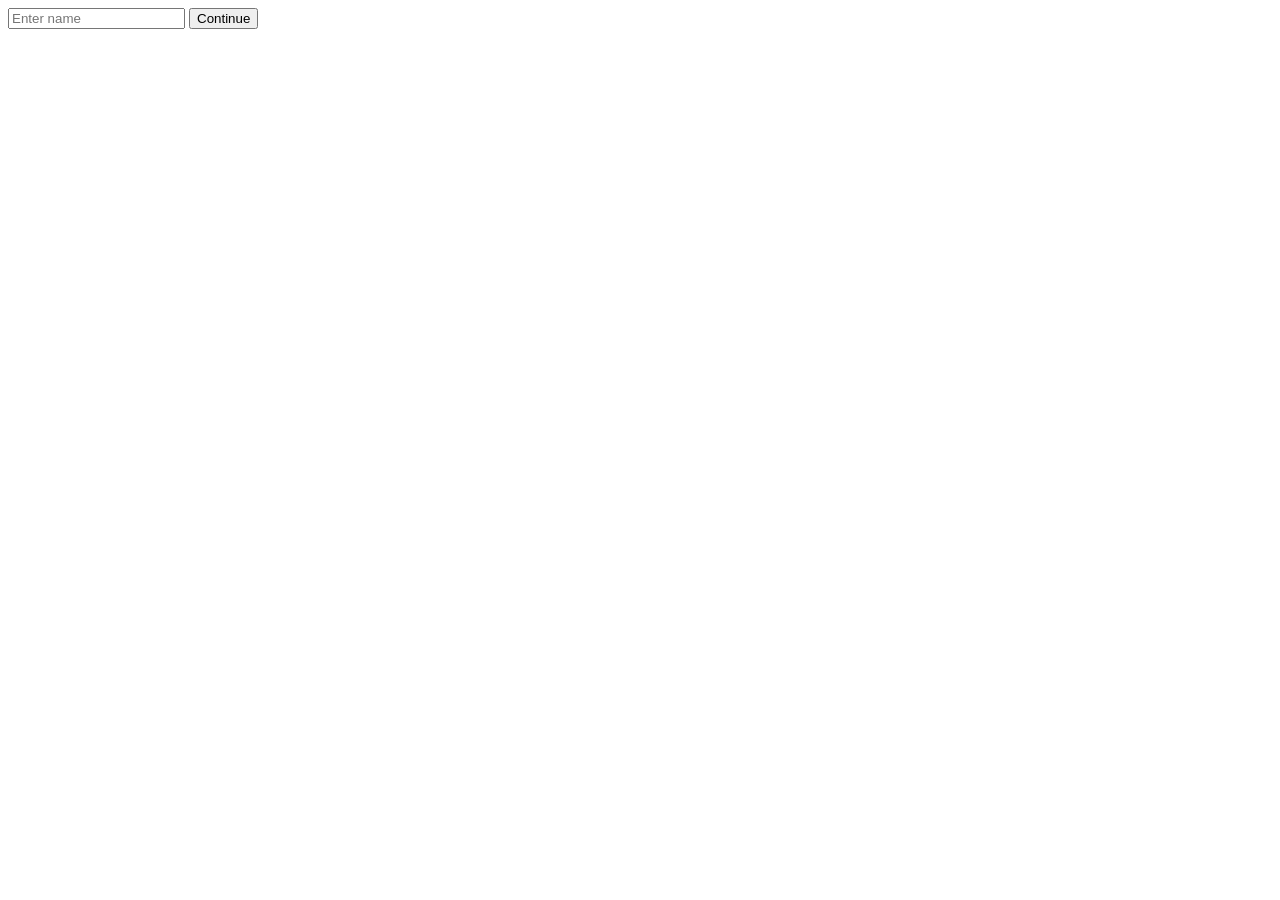
==== index.html @ 5325f291 "Add files via upload" ====
<!DOCTYPE html>
<html lang="en">
<head>
    <meta charset="UTF-8">
    <meta name="viewport" content="width=device-width, initial-scale=1.0">
    <title>Document</title>
</head>
<body>
    <input id="username" placeholder="Enter name">
<button onclick="saveUser()">Continue</button>

<script>
function saveUser() {
  const name = document.getElementById("username").value;
  localStorage.setItem("username", name);

  // go to next page
  window.location.href = "page2.html";
}
</script>
</body>
</html>
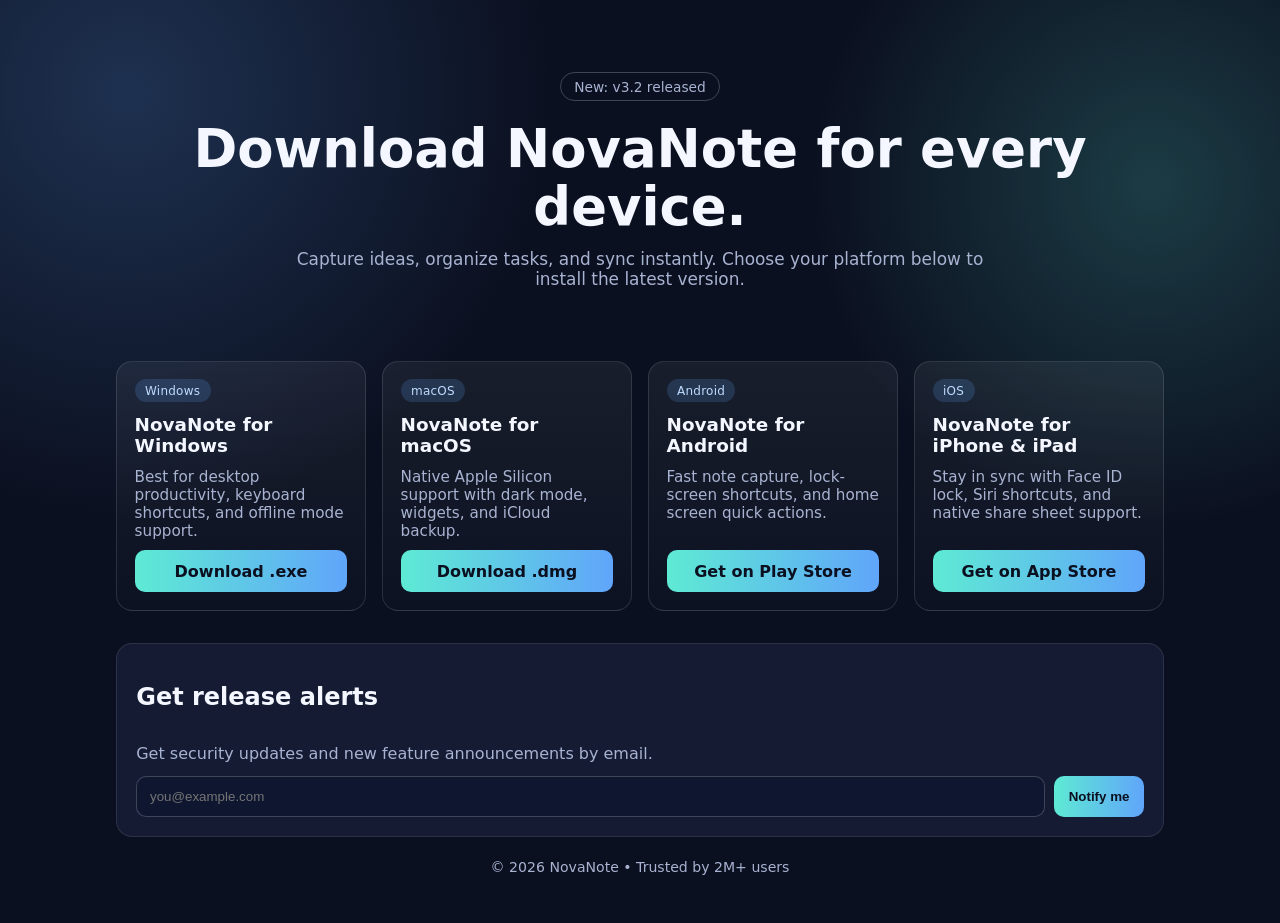
==== commit 81e2655a: "Create app download website landing flow" ====
--- a/index.html
+++ b/index.html
@@ -1,22 +1,218 @@
-<!DOCTYPE html>
-<html lang="en">
-<head>
-    <meta charset="UTF-8">
-    <meta name="viewport" content="width=device-width, initial-scale=1.0">
-    <title>Document</title>
-</head>
-<body>
-    <input id="username" placeholder="Enter name">
-<button onclick="saveUser()">Continue</button>
-
-<script>
-function saveUser() {
-  const name = document.getElementById("username").value;
-  localStorage.setItem("username", name);
-
-  // go to next page
-  window.location.href = "page2.html";
-}
-</script>
-</body>
-</html>+<!DOCTYPE html>
+<html lang="en">
+<head>
+  <meta charset="UTF-8">
+  <meta name="viewport" content="width=device-width, initial-scale=1.0">
+  <title>NovaNote — Download App</title>
+  <style>
+    :root {
+      --bg: #0b1020;
+      --card: #141b33;
+      --text: #f4f7ff;
+      --muted: #a8b3d1;
+      --accent: #5eead4;
+      --accent-2: #60a5fa;
+    }
+
+    * { box-sizing: border-box; }
+
+    body {
+      margin: 0;
+      font-family: Inter, system-ui, -apple-system, Segoe UI, Roboto, Arial, sans-serif;
+      color: var(--text);
+      background:
+        radial-gradient(circle at 10% 10%, rgba(96,165,250,.22), transparent 30%),
+        radial-gradient(circle at 90% 20%, rgba(94,234,212,.2), transparent 25%),
+        var(--bg);
+      min-height: 100vh;
+    }
+
+    .container {
+      max-width: 1080px;
+      margin: 0 auto;
+      padding: 2rem 1rem 3rem;
+    }
+
+    .hero {
+      text-align: center;
+      padding: 2.5rem 1rem;
+    }
+
+    .badge {
+      display: inline-block;
+      border: 1px solid rgba(255,255,255,.22);
+      padding: .35rem .8rem;
+      border-radius: 999px;
+      color: var(--muted);
+      font-size: .86rem;
+      margin-bottom: 1rem;
+    }
+
+    h1 {
+      margin: .2rem 0 .75rem;
+      font-size: clamp(2rem, 5vw, 3.3rem);
+      line-height: 1.1;
+    }
+
+    .hero p {
+      margin: 0 auto;
+      max-width: 700px;
+      color: var(--muted);
+      font-size: 1.06rem;
+    }
+
+    .grid {
+      margin-top: 2rem;
+      display: grid;
+      grid-template-columns: repeat(auto-fit, minmax(230px, 1fr));
+      gap: 1rem;
+    }
+
+    .card {
+      background: linear-gradient(180deg, rgba(255,255,255,.06), rgba(255,255,255,.01));
+      border: 1px solid rgba(255,255,255,.12);
+      border-radius: 16px;
+      padding: 1.1rem;
+      display: flex;
+      flex-direction: column;
+      gap: .65rem;
+      min-height: 220px;
+    }
+
+    .chip {
+      width: fit-content;
+      background: rgba(96, 165, 250, .18);
+      color: #bfdbfe;
+      border-radius: 999px;
+      padding: .28rem .65rem;
+      font-size: .75rem;
+      letter-spacing: .02em;
+    }
+
+    .card h2 {
+      margin: .1rem 0;
+      font-size: 1.15rem;
+    }
+
+    .card p {
+      margin: 0;
+      color: var(--muted);
+      font-size: .95rem;
+      flex-grow: 1;
+    }
+
+    .btn {
+      border: none;
+      border-radius: 10px;
+      cursor: pointer;
+      text-align: center;
+      font-weight: 600;
+      padding: .72rem .9rem;
+      text-decoration: none;
+      color: var(--bg);
+      background: linear-gradient(90deg, var(--accent), var(--accent-2));
+      transition: transform .15s ease, filter .2s ease;
+      display: inline-block;
+    }
+
+    .btn:hover {
+      transform: translateY(-1px);
+      filter: brightness(1.06);
+    }
+
+    .newsletter {
+      margin-top: 2rem;
+      background: var(--card);
+      border-radius: 16px;
+      border: 1px solid rgba(255,255,255,.1);
+      padding: 1.2rem;
+      display: grid;
+      gap: .8rem;
+    }
+
+    .newsletter form {
+      display: flex;
+      gap: .6rem;
+      flex-wrap: wrap;
+    }
+
+    input[type="email"] {
+      flex: 1;
+      min-width: 220px;
+      padding: .75rem .8rem;
+      border-radius: 10px;
+      border: 1px solid rgba(255,255,255,.2);
+      background: #0f1730;
+      color: var(--text);
+    }
+
+    footer {
+      margin-top: 1.4rem;
+      text-align: center;
+      color: var(--muted);
+      font-size: .88rem;
+    }
+  </style>
+</head>
+<body>
+  <main class="container">
+    <section class="hero">
+      <span class="badge">New: v3.2 released</span>
+      <h1>Download NovaNote for every device.</h1>
+      <p>Capture ideas, organize tasks, and sync instantly. Choose your platform below to install the latest version.</p>
+    </section>
+
+    <section class="grid" aria-label="download options">
+      <article class="card">
+        <span class="chip">Windows</span>
+        <h2>NovaNote for Windows</h2>
+        <p>Best for desktop productivity, keyboard shortcuts, and offline mode support.</p>
+        <a class="btn" href="page2.html?platform=Windows">Download .exe</a>
+      </article>
+
+      <article class="card">
+        <span class="chip">macOS</span>
+        <h2>NovaNote for macOS</h2>
+        <p>Native Apple Silicon support with dark mode, widgets, and iCloud backup.</p>
+        <a class="btn" href="page2.html?platform=macOS">Download .dmg</a>
+      </article>
+
+      <article class="card">
+        <span class="chip">Android</span>
+        <h2>NovaNote for Android</h2>
+        <p>Fast note capture, lock-screen shortcuts, and home screen quick actions.</p>
+        <a class="btn" href="page2.html?platform=Android">Get on Play Store</a>
+      </article>
+
+      <article class="card">
+        <span class="chip">iOS</span>
+        <h2>NovaNote for iPhone & iPad</h2>
+        <p>Stay in sync with Face ID lock, Siri shortcuts, and native share sheet support.</p>
+        <a class="btn" href="page2.html?platform=iOS">Get on App Store</a>
+      </article>
+    </section>
+
+    <section class="newsletter" aria-label="newsletter">
+      <h2>Get release alerts</h2>
+      <p style="margin:0;color:var(--muted)">Get security updates and new feature announcements by email.</p>
+      <form onsubmit="saveEmail(event)">
+        <input id="email" type="email" placeholder="you@example.com" required>
+        <button class="btn" type="submit">Notify me</button>
+      </form>
+    </section>
+
+    <footer>
+      © 2026 NovaNote • Trusted by 2M+ users
+    </footer>
+  </main>
+
+  <script>
+    function saveEmail(event) {
+      event.preventDefault();
+      const email = document.getElementById('email').value;
+      localStorage.setItem('subscriberEmail', email);
+      window.location.href = 'page2.html?platform=Newsletter';
+    }
+  </script>
+</body>
+</html>
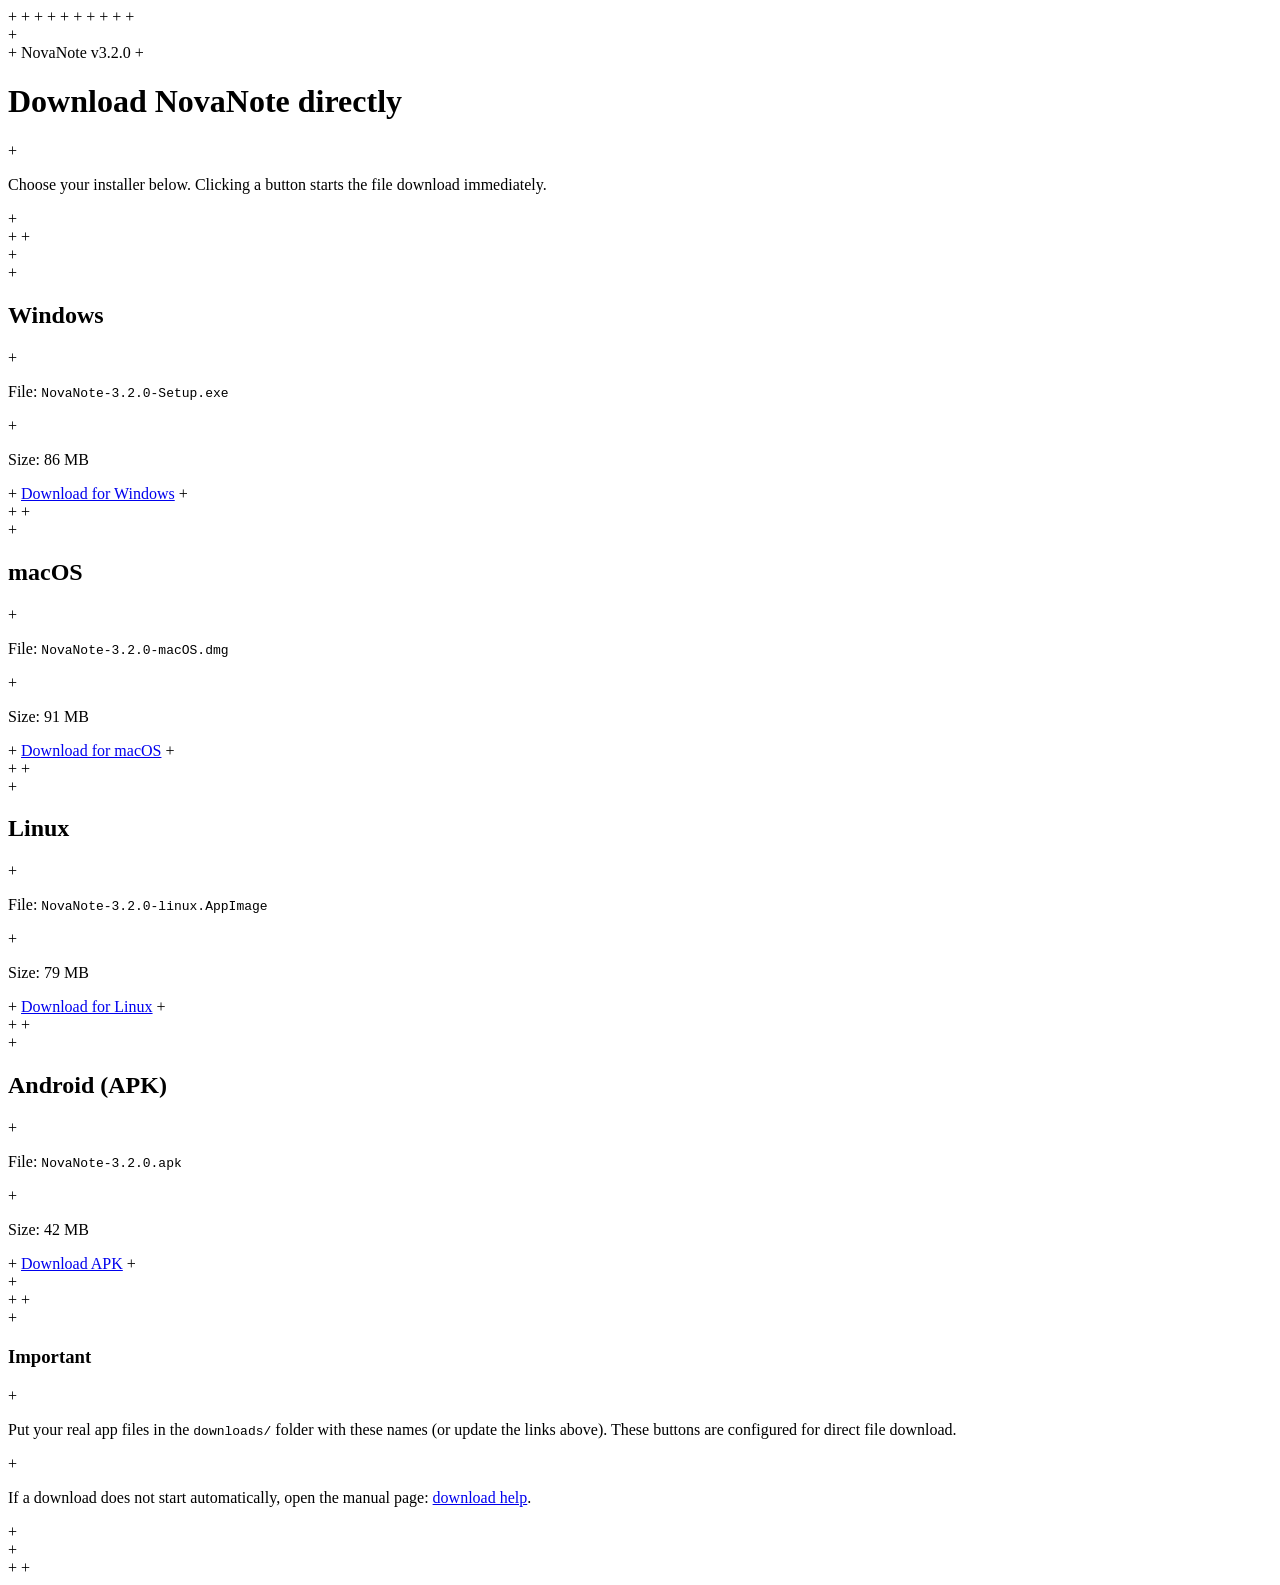
==== commit 0e488b21: "Update index.html" ====
--- a/index.html
+++ b/index.html
@@ -1,218 +1,167 @@
-<!DOCTYPE html>
-<html lang="en">
-<head>
-  <meta charset="UTF-8">
-  <meta name="viewport" content="width=device-width, initial-scale=1.0">
-  <title>NovaNote — Download App</title>
-  <style>
-    :root {
-      --bg: #0b1020;
-      --card: #141b33;
-      --text: #f4f7ff;
-      --muted: #a8b3d1;
-      --accent: #5eead4;
-      --accent-2: #60a5fa;
-    }
-
-    * { box-sizing: border-box; }
-
-    body {
-      margin: 0;
-      font-family: Inter, system-ui, -apple-system, Segoe UI, Roboto, Arial, sans-serif;
-      color: var(--text);
-      background:
-        radial-gradient(circle at 10% 10%, rgba(96,165,250,.22), transparent 30%),
-        radial-gradient(circle at 90% 20%, rgba(94,234,212,.2), transparent 25%),
-        var(--bg);
-      min-height: 100vh;
-    }
-
-    .container {
-      max-width: 1080px;
-      margin: 0 auto;
-      padding: 2rem 1rem 3rem;
-    }
-
-    .hero {
-      text-align: center;
-      padding: 2.5rem 1rem;
-    }
-
-    .badge {
-      display: inline-block;
-      border: 1px solid rgba(255,255,255,.22);
-      padding: .35rem .8rem;
-      border-radius: 999px;
-      color: var(--muted);
-      font-size: .86rem;
-      margin-bottom: 1rem;
-    }
-
-    h1 {
-      margin: .2rem 0 .75rem;
-      font-size: clamp(2rem, 5vw, 3.3rem);
-      line-height: 1.1;
-    }
-
-    .hero p {
-      margin: 0 auto;
-      max-width: 700px;
-      color: var(--muted);
-      font-size: 1.06rem;
-    }
-
-    .grid {
-      margin-top: 2rem;
-      display: grid;
-      grid-template-columns: repeat(auto-fit, minmax(230px, 1fr));
-      gap: 1rem;
-    }
-
-    .card {
-      background: linear-gradient(180deg, rgba(255,255,255,.06), rgba(255,255,255,.01));
-      border: 1px solid rgba(255,255,255,.12);
-      border-radius: 16px;
-      padding: 1.1rem;
-      display: flex;
-      flex-direction: column;
-      gap: .65rem;
-      min-height: 220px;
-    }
-
-    .chip {
-      width: fit-content;
-      background: rgba(96, 165, 250, .18);
-      color: #bfdbfe;
-      border-radius: 999px;
-      padding: .28rem .65rem;
-      font-size: .75rem;
-      letter-spacing: .02em;
-    }
-
-    .card h2 {
-      margin: .1rem 0;
-      font-size: 1.15rem;
-    }
-
-    .card p {
-      margin: 0;
-      color: var(--muted);
-      font-size: .95rem;
-      flex-grow: 1;
-    }
-
-    .btn {
-      border: none;
-      border-radius: 10px;
-      cursor: pointer;
-      text-align: center;
-      font-weight: 600;
-      padding: .72rem .9rem;
-      text-decoration: none;
-      color: var(--bg);
-      background: linear-gradient(90deg, var(--accent), var(--accent-2));
-      transition: transform .15s ease, filter .2s ease;
-      display: inline-block;
-    }
-
-    .btn:hover {
-      transform: translateY(-1px);
-      filter: brightness(1.06);
-    }
-
-    .newsletter {
-      margin-top: 2rem;
-      background: var(--card);
-      border-radius: 16px;
-      border: 1px solid rgba(255,255,255,.1);
-      padding: 1.2rem;
-      display: grid;
-      gap: .8rem;
-    }
-
-    .newsletter form {
-      display: flex;
-      gap: .6rem;
-      flex-wrap: wrap;
-    }
-
-    input[type="email"] {
-      flex: 1;
-      min-width: 220px;
-      padding: .75rem .8rem;
-      border-radius: 10px;
-      border: 1px solid rgba(255,255,255,.2);
-      background: #0f1730;
-      color: var(--text);
-    }
-
-    footer {
-      margin-top: 1.4rem;
-      text-align: center;
-      color: var(--muted);
-      font-size: .88rem;
-    }
-  </style>
-</head>
-<body>
-  <main class="container">
-    <section class="hero">
-      <span class="badge">New: v3.2 released</span>
-      <h1>Download NovaNote for every device.</h1>
-      <p>Capture ideas, organize tasks, and sync instantly. Choose your platform below to install the latest version.</p>
-    </section>
-
-    <section class="grid" aria-label="download options">
-      <article class="card">
-        <span class="chip">Windows</span>
-        <h2>NovaNote for Windows</h2>
-        <p>Best for desktop productivity, keyboard shortcuts, and offline mode support.</p>
-        <a class="btn" href="page2.html?platform=Windows">Download .exe</a>
-      </article>
-
-      <article class="card">
-        <span class="chip">macOS</span>
-        <h2>NovaNote for macOS</h2>
-        <p>Native Apple Silicon support with dark mode, widgets, and iCloud backup.</p>
-        <a class="btn" href="page2.html?platform=macOS">Download .dmg</a>
-      </article>
-
-      <article class="card">
-        <span class="chip">Android</span>
-        <h2>NovaNote for Android</h2>
-        <p>Fast note capture, lock-screen shortcuts, and home screen quick actions.</p>
-        <a class="btn" href="page2.html?platform=Android">Get on Play Store</a>
-      </article>
-
-      <article class="card">
-        <span class="chip">iOS</span>
-        <h2>NovaNote for iPhone & iPad</h2>
-        <p>Stay in sync with Face ID lock, Siri shortcuts, and native share sheet support.</p>
-        <a class="btn" href="page2.html?platform=iOS">Get on App Store</a>
-      </article>
-    </section>
-
-    <section class="newsletter" aria-label="newsletter">
-      <h2>Get release alerts</h2>
-      <p style="margin:0;color:var(--muted)">Get security updates and new feature announcements by email.</p>
-      <form onsubmit="saveEmail(event)">
-        <input id="email" type="email" placeholder="you@example.com" required>
-        <button class="btn" type="submit">Notify me</button>
-      </form>
-    </section>
-
-    <footer>
-      © 2026 NovaNote • Trusted by 2M+ users
-    </footer>
-  </main>
-
-  <script>
-    function saveEmail(event) {
-      event.preventDefault();
-      const email = document.getElementById('email').value;
-      localStorage.setItem('subscriberEmail', email);
-      window.location.href = 'page2.html?platform=Newsletter';
-    }
-  </script>
-</body>
-</html>
+
++<!DOCTYPE html>
++<html lang="en">
++<head>
++  <meta charset="UTF-8">
++  <meta name="viewport" content="width=device-width, initial-scale=1.0">
++  <title>NovaNote Downloads</title>
++  <style>
++    :root {
++      --bg: #0a1020;
++      --panel: #121a33;
++      --text: #eef3ff;
++      --muted: #9fb0d6;
++      --line: rgba(255,255,255,.14);
++      --accent: #5eead4;
++      --accent2: #60a5fa;
++    }
++
++    * { box-sizing: border-box; }
++
++    body {
++      margin: 0;
++      font-family: Inter, system-ui, -apple-system, Segoe UI, Roboto, Arial, sans-serif;
++      color: var(--text);
++      background:
++        radial-gradient(circle at 20% 5%, rgba(96,165,250,.2), transparent 25%),
++        radial-gradient(circle at 90% 10%, rgba(94,234,212,.16), transparent 23%),
++        var(--bg);
++      min-height: 100vh;
++    }
++
++    .wrap {
++      max-width: 980px;
++      margin: 0 auto;
++      padding: 2rem 1rem 3rem;
++    }
++
++    .hero {
++      text-align: center;
++      margin-bottom: 1.2rem;
++    }
++
++    h1 {
++      margin: 0 0 .5rem;
++      font-size: clamp(2rem, 5vw, 3rem);
++    }
++
++    .hero p {
++      margin: 0 auto;
++      max-width: 740px;
++      color: var(--muted);
++    }
++
++    .tag {
++      display: inline-block;
++      margin-bottom: .8rem;
++      padding: .3rem .7rem;
++      border-radius: 999px;
++      border: 1px solid var(--line);
++      color: var(--muted);
++      font-size: .84rem;
++    }
++
++    .cards {
++      display: grid;
++      grid-template-columns: repeat(auto-fit, minmax(220px, 1fr));
++      gap: .9rem;
++      margin-top: 1.4rem;
++    }
++
++    .card {
++      border: 1px solid var(--line);
++      background: linear-gradient(180deg, rgba(255,255,255,.06), rgba(255,255,255,.01));
++      border-radius: 14px;
++      padding: 1rem;
++      display: flex;
++      flex-direction: column;
++      gap: .5rem;
++    }
++
++    .meta {
++      color: var(--muted);
++      font-size: .9rem;
++      margin: 0;
++    }
++
++    .download {
++      margin-top: auto;
++      display: inline-block;
++      text-decoration: none;
++      text-align: center;
++      border-radius: 10px;
++      padding: .7rem .8rem;
++      font-weight: 700;
++      color: #0b1020;
++      background: linear-gradient(90deg, var(--accent), var(--accent2));
++    }
++
++    .panel {
++      margin-top: 1.2rem;
++      border: 1px solid var(--line);
++      border-radius: 14px;
++      background: var(--panel);
++      padding: 1rem;
++    }
++
++    code {
++      display: inline-block;
++      padding: .1rem .35rem;
++      border-radius: 6px;
++      background: rgba(255,255,255,.08);
++      font-size: .85rem;
++    }
++
++    .help {
++      color: var(--muted);
++      font-size: .92rem;
++      margin: .3rem 0 0;
++    }
++  </style>
++</head>
++<body>
++  <main class="wrap">
++    <header class="hero">
++      <span class="tag">NovaNote v3.2.0</span>
++      <h1>Download NovaNote directly</h1>
++      <p>Choose your installer below. Clicking a button starts the file download immediately.</p>
++    </header>
++
++    <section class="cards" aria-label="direct download files">
++      <article class="card">
++        <h2>Windows</h2>
++        <p class="meta">File: <code>NovaNote-3.2.0-Setup.exe</code></p>
++        <p class="meta">Size: 86 MB</p>
++        <a class="download" href="downloads/NovaNote-3.2.0-Setup.exe" download>Download for Windows</a>
++      </article>
++
++      <article class="card">
++        <h2>macOS</h2>
++        <p class="meta">File: <code>NovaNote-3.2.0-macOS.dmg</code></p>
++        <p class="meta">Size: 91 MB</p>
++        <a class="download" href="downloads/NovaNote-3.2.0-macOS.dmg" download>Download for macOS</a>
++      </article>
++
++      <article class="card">
++        <h2>Linux</h2>
++        <p class="meta">File: <code>NovaNote-3.2.0-linux.AppImage</code></p>
++        <p class="meta">Size: 79 MB</p>
++        <a class="download" href="downloads/NovaNote-3.2.0-linux.AppImage" download>Download for Linux</a>
++      </article>
++
++      <article class="card">
++        <h2>Android (APK)</h2>
++        <p class="meta">File: <code>NovaNote-3.2.0.apk</code></p>
++        <p class="meta">Size: 42 MB</p>
++        <a class="download" href="downloads/NovaNote-3.2.0.apk" download>Download APK</a>
++      </article>
++    </section>
++
++    <section class="panel">
++      <h3>Important</h3>
++      <p class="help">Put your real app files in the <code>downloads/</code> folder with these names (or update the links above). These buttons are configured for direct file download.</p>
++      <p class="help">If a download does not start automatically, open the manual page: <a href="page2.html">download help</a>.</p>
++    </section>
++  </main>
++</body>
++</html>
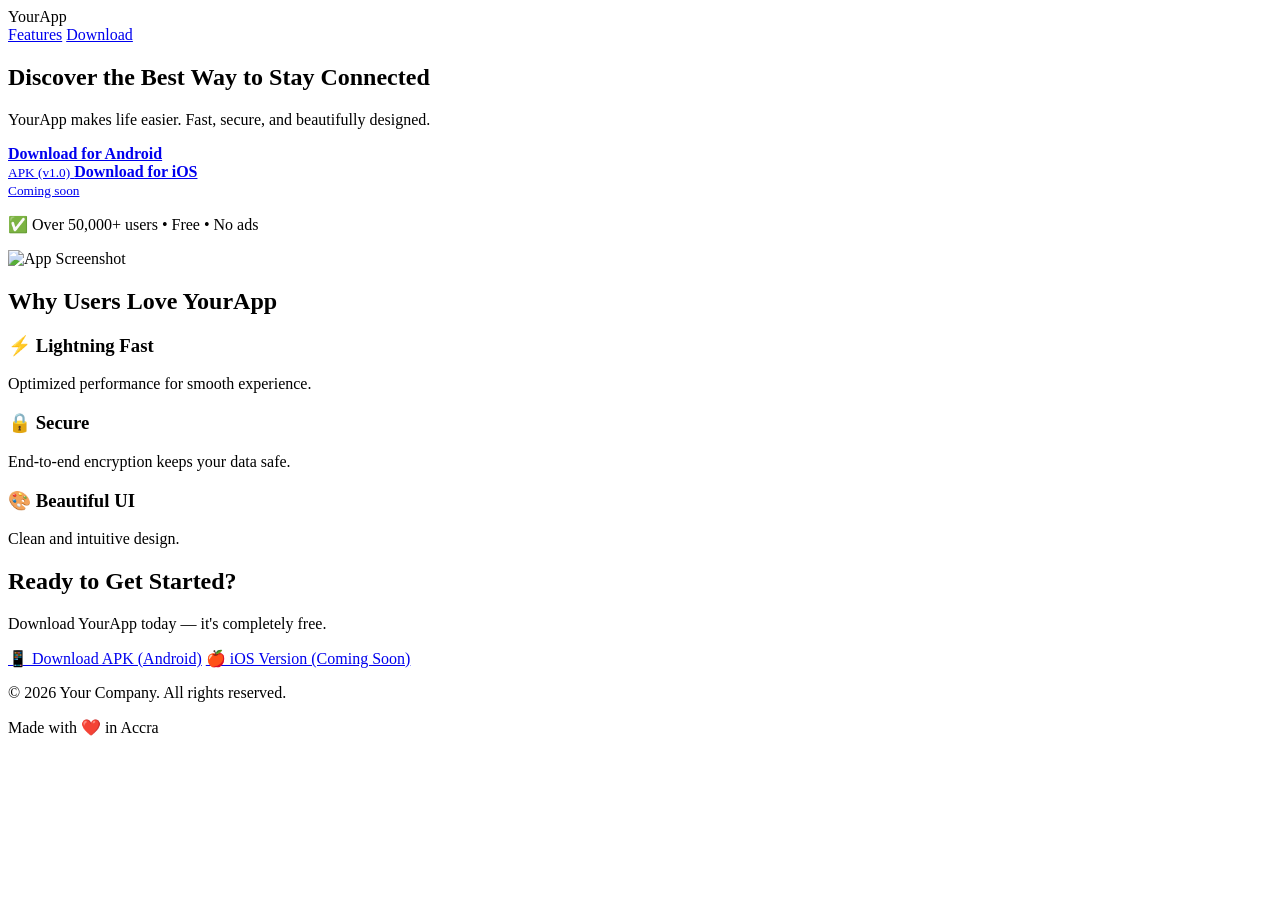
==== commit 55026203: "Revamp index.html for new app download page Replaced old NovaNote download page with a new design fo" ====
--- a/index.html
+++ b/index.html
@@ -1,167 +1,79 @@
+<!DOCTYPE html>
+<html lang="en">
+<head>
+    <meta charset="UTF-8">
+    <meta name="viewport" content="width=device-width, initial-scale=1.0">
+    <title>Your App Name - Download Now</title>
+    <link rel="stylesheet" href="style.css">
+    <link href="https://fonts.googleapis.com/css2?family=Poppins:wght@400;500;600;700&display=swap" rel="stylesheet">
+</head>
+<body>
+    <header>
+        <nav>
+            <div class="logo">YourApp</div>
+            <div class="nav-links">
+                <a href="#features">Features</a>
+                <a href="#download">Download</a>
+            </div>
+        </nav>
+    </header>
 
-+<!DOCTYPE html>
-+<html lang="en">
-+<head>
-+  <meta charset="UTF-8">
-+  <meta name="viewport" content="width=device-width, initial-scale=1.0">
-+  <title>NovaNote Downloads</title>
-+  <style>
-+    :root {
-+      --bg: #0a1020;
-+      --panel: #121a33;
-+      --text: #eef3ff;
-+      --muted: #9fb0d6;
-+      --line: rgba(255,255,255,.14);
-+      --accent: #5eead4;
-+      --accent2: #60a5fa;
-+    }
-+
-+    * { box-sizing: border-box; }
-+
-+    body {
-+      margin: 0;
-+      font-family: Inter, system-ui, -apple-system, Segoe UI, Roboto, Arial, sans-serif;
-+      color: var(--text);
-+      background:
-+        radial-gradient(circle at 20% 5%, rgba(96,165,250,.2), transparent 25%),
-+        radial-gradient(circle at 90% 10%, rgba(94,234,212,.16), transparent 23%),
-+        var(--bg);
-+      min-height: 100vh;
-+    }
-+
-+    .wrap {
-+      max-width: 980px;
-+      margin: 0 auto;
-+      padding: 2rem 1rem 3rem;
-+    }
-+
-+    .hero {
-+      text-align: center;
-+      margin-bottom: 1.2rem;
-+    }
-+
-+    h1 {
-+      margin: 0 0 .5rem;
-+      font-size: clamp(2rem, 5vw, 3rem);
-+    }
-+
-+    .hero p {
-+      margin: 0 auto;
-+      max-width: 740px;
-+      color: var(--muted);
-+    }
-+
-+    .tag {
-+      display: inline-block;
-+      margin-bottom: .8rem;
-+      padding: .3rem .7rem;
-+      border-radius: 999px;
-+      border: 1px solid var(--line);
-+      color: var(--muted);
-+      font-size: .84rem;
-+    }
-+
-+    .cards {
-+      display: grid;
-+      grid-template-columns: repeat(auto-fit, minmax(220px, 1fr));
-+      gap: .9rem;
-+      margin-top: 1.4rem;
-+    }
-+
-+    .card {
-+      border: 1px solid var(--line);
-+      background: linear-gradient(180deg, rgba(255,255,255,.06), rgba(255,255,255,.01));
-+      border-radius: 14px;
-+      padding: 1rem;
-+      display: flex;
-+      flex-direction: column;
-+      gap: .5rem;
-+    }
-+
-+    .meta {
-+      color: var(--muted);
-+      font-size: .9rem;
-+      margin: 0;
-+    }
-+
-+    .download {
-+      margin-top: auto;
-+      display: inline-block;
-+      text-decoration: none;
-+      text-align: center;
-+      border-radius: 10px;
-+      padding: .7rem .8rem;
-+      font-weight: 700;
-+      color: #0b1020;
-+      background: linear-gradient(90deg, var(--accent), var(--accent2));
-+    }
-+
-+    .panel {
-+      margin-top: 1.2rem;
-+      border: 1px solid var(--line);
-+      border-radius: 14px;
-+      background: var(--panel);
-+      padding: 1rem;
-+    }
-+
-+    code {
-+      display: inline-block;
-+      padding: .1rem .35rem;
-+      border-radius: 6px;
-+      background: rgba(255,255,255,.08);
-+      font-size: .85rem;
-+    }
-+
-+    .help {
-+      color: var(--muted);
-+      font-size: .92rem;
-+      margin: .3rem 0 0;
-+    }
-+  </style>
-+</head>
-+<body>
-+  <main class="wrap">
-+    <header class="hero">
-+      <span class="tag">NovaNote v3.2.0</span>
-+      <h1>Download NovaNote directly</h1>
-+      <p>Choose your installer below. Clicking a button starts the file download immediately.</p>
-+    </header>
-+
-+    <section class="cards" aria-label="direct download files">
-+      <article class="card">
-+        <h2>Windows</h2>
-+        <p class="meta">File: <code>NovaNote-3.2.0-Setup.exe</code></p>
-+        <p class="meta">Size: 86 MB</p>
-+        <a class="download" href="downloads/NovaNote-3.2.0-Setup.exe" download>Download for Windows</a>
-+      </article>
-+
-+      <article class="card">
-+        <h2>macOS</h2>
-+        <p class="meta">File: <code>NovaNote-3.2.0-macOS.dmg</code></p>
-+        <p class="meta">Size: 91 MB</p>
-+        <a class="download" href="downloads/NovaNote-3.2.0-macOS.dmg" download>Download for macOS</a>
-+      </article>
-+
-+      <article class="card">
-+        <h2>Linux</h2>
-+        <p class="meta">File: <code>NovaNote-3.2.0-linux.AppImage</code></p>
-+        <p class="meta">Size: 79 MB</p>
-+        <a class="download" href="downloads/NovaNote-3.2.0-linux.AppImage" download>Download for Linux</a>
-+      </article>
-+
-+      <article class="card">
-+        <h2>Android (APK)</h2>
-+        <p class="meta">File: <code>NovaNote-3.2.0.apk</code></p>
-+        <p class="meta">Size: 42 MB</p>
-+        <a class="download" href="downloads/NovaNote-3.2.0.apk" download>Download APK</a>
-+      </article>
-+    </section>
-+
-+    <section class="panel">
-+      <h3>Important</h3>
-+      <p class="help">Put your real app files in the <code>downloads/</code> folder with these names (or update the links above). These buttons are configured for direct file download.</p>
-+      <p class="help">If a download does not start automatically, open the manual page: <a href="page2.html">download help</a>.</p>
-+    </section>
-+  </main>
-+</body>
-+</html>
+    <section class="hero">
+        <div class="hero-content">
+            <h1>Discover the Best Way to <span>Stay Connected</span></h1>
+            <p>YourApp makes life easier. Fast, secure, and beautifully designed.</p>
+            
+            <div class="download-buttons">
+                <a href="YOUR_APK_LINK_HERE.apk" class="btn android" download>
+                    <strong>Download for Android</strong><br>
+                    <small>APK (v1.0)</small>
+                </a>
+                <a href="YOUR_IPA_OR_OTHER_LINK_HERE" class="btn ios" download>
+                    <strong>Download for iOS</strong><br>
+                    <small>Coming soon</small>
+                </a>
+            </div>
+
+            <p class="trust">✅ Over 50,000+ users • Free • No ads</p>
+        </div>
+        
+        <div class="hero-image">
+            <!-- Replace with your app screenshot URL -->
+            <img src="https://via.placeholder.com/600x1200/4F46E5/FFFFFF?text=Your+App+Screenshot" alt="App Screenshot">
+        </div>
+    </section>
+
+    <section id="features" class="features">
+        <h2>Why Users Love YourApp</h2>
+        <div class="features-grid">
+            <div class="feature-card">
+                <h3>⚡ Lightning Fast</h3>
+                <p>Optimized performance for smooth experience.</p>
+            </div>
+            <div class="feature-card">
+                <h3>🔒 Secure</h3>
+                <p>End-to-end encryption keeps your data safe.</p>
+            </div>
+            <div class="feature-card">
+                <h3>🎨 Beautiful UI</h3>
+                <p>Clean and intuitive design.</p>
+            </div>
+        </div>
+    </section>
+
+    <section id="download" class="final-cta">
+        <h2>Ready to Get Started?</h2>
+        <p>Download YourApp today — it's completely free.</p>
+        
+        <div class="download-buttons">
+            <a href="YOUR_APK_LINK_HERE.apk" class="btn android" download>📱 Download APK (Android)</a>
+            <a href="#" class="btn ios">🍎 iOS Version (Coming Soon)</a>
+        </div>
+    </section>
+
+    <footer>
+        <p>&copy; 2026 Your Company. All rights reserved.</p>
+        <p>Made with ❤️ in Accra</p>
+    </footer>
+</body>
+</html>
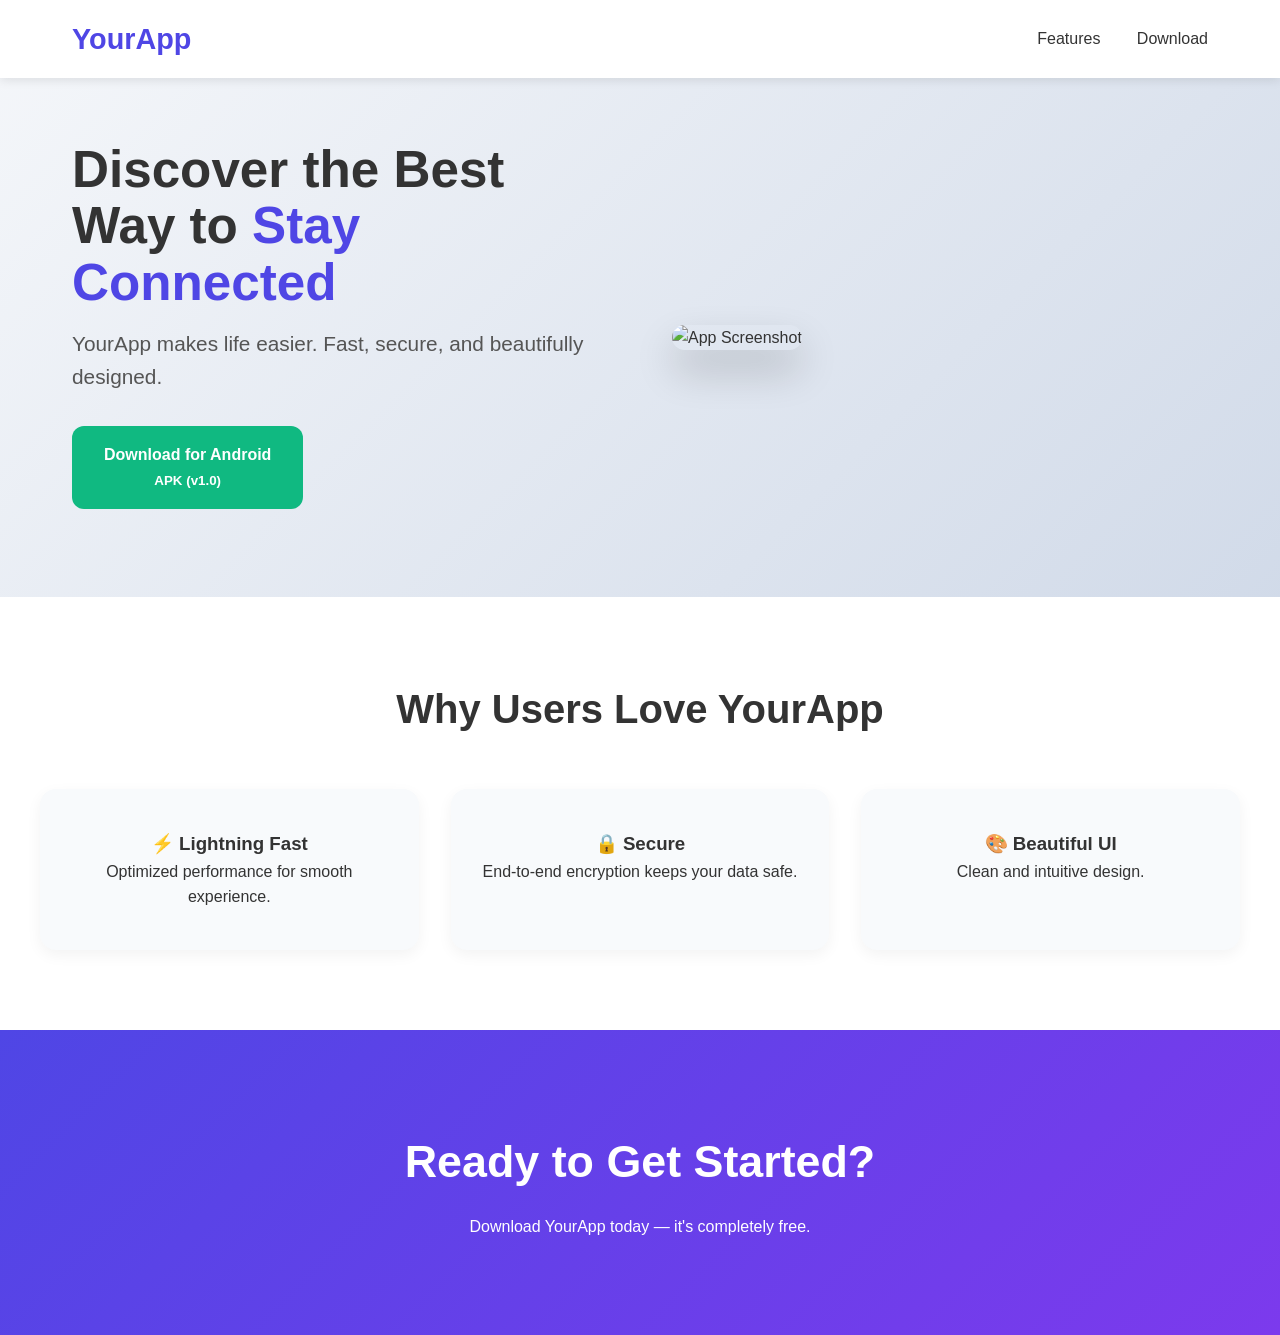
==== commit 1bceccf1: "Modify download links and hero image in index.html Updated download links and image source in index." ====
--- a/index.html
+++ b/index.html
@@ -24,22 +24,17 @@
             <p>YourApp makes life easier. Fast, secure, and beautifully designed.</p>
             
             <div class="download-buttons">
-                <a href="YOUR_APK_LINK_HERE.apk" class="btn android" download>
+                <a href="_Destiny_Academy_5.apk" class="btn android" download>
                     <strong>Download for Android</strong><br>
                     <small>APK (v1.0)</small>
                 </a>
-                <a href="YOUR_IPA_OR_OTHER_LINK_HERE" class="btn ios" download>
-                    <strong>Download for iOS</strong><br>
-                    <small>Coming soon</small>
-                </a>
             </div>
 
-            <p class="trust">✅ Over 50,000+ users • Free • No ads</p>
         </div>
         
         <div class="hero-image">
             <!-- Replace with your app screenshot URL -->
-            <img src="https://via.placeholder.com/600x1200/4F46E5/FFFFFF?text=Your+App+Screenshot" alt="App Screenshot">
+            <img src="8hxKo.jpg" alt="App Screenshot">
         </div>
     </section>
 
@@ -64,16 +59,7 @@
     <section id="download" class="final-cta">
         <h2>Ready to Get Started?</h2>
         <p>Download YourApp today — it's completely free.</p>
-        
-        <div class="download-buttons">
-            <a href="YOUR_APK_LINK_HERE.apk" class="btn android" download>📱 Download APK (Android)</a>
-            <a href="#" class="btn ios">🍎 iOS Version (Coming Soon)</a>
-        </div>
     </section>
 
-    <footer>
-        <p>&copy; 2026 Your Company. All rights reserved.</p>
-        <p>Made with ❤️ in Accra</p>
-    </footer>
 </body>
 </html>
--- a/style.css
+++ b/style.css
@@ -0,0 +1,176 @@
+* {
+    margin: 0;
+    padding: 0;
+    box-sizing: border-box;
+}
+
+body {
+    font-family: 'Poppins', sans-serif;
+    line-height: 1.6;
+    color: #333;
+    background: linear-gradient(135deg, #f5f7fa 0%, #c3cfe2 100%);
+    min-height: 100vh;
+}
+
+header {
+    background: white;
+    box-shadow: 0 2px 10px rgba(0,0,0,0.1);
+    position: sticky;
+    top: 0;
+    z-index: 100;
+}
+
+nav {
+    max-width: 1200px;
+    margin: 0 auto;
+    padding: 1rem 2rem;
+    display: flex;
+    justify-content: space-between;
+    align-items: center;
+}
+
+.logo {
+    font-size: 1.8rem;
+    font-weight: 700;
+    color: #4F46E5;
+}
+
+.nav-links a {
+    margin-left: 2rem;
+    text-decoration: none;
+    color: #333;
+    font-weight: 500;
+}
+
+.hero {
+    max-width: 1200px;
+    margin: 0 auto;
+    padding: 4rem 2rem;
+    display: grid;
+    grid-template-columns: 1fr 1fr;
+    gap: 4rem;
+    align-items: center;
+}
+
+.hero-content h1 {
+    font-size: 3.2rem;
+    line-height: 1.1;
+    margin-bottom: 1rem;
+}
+
+.hero-content h1 span {
+    color: #4F46E5;
+}
+
+.hero-content p {
+    font-size: 1.3rem;
+    color: #555;
+    margin-bottom: 2rem;
+}
+
+.download-buttons {
+    display: flex;
+    gap: 1rem;
+    flex-wrap: wrap;
+    margin-bottom: 1.5rem;
+}
+
+.btn {
+    display: inline-block;
+    padding: 1rem 2rem;
+    border-radius: 12px;
+    text-decoration: none;
+    font-weight: 600;
+    text-align: center;
+    min-width: 220px;
+    transition: all 0.3s;
+}
+
+.android {
+    background: #10B981;
+    color: white;
+}
+
+.ios {
+    background: #000;
+    color: white;
+    border: 2px solid #333;
+}
+
+.btn:hover {
+    transform: translateY(-3px);
+    box-shadow: 0 10px 20px rgba(0,0,0,0.15);
+}
+
+.trust {
+    color: #10B981;
+    font-weight: 500;
+}
+
+.hero-image img {
+    max-width: 100%;
+    border-radius: 20px;
+    box-shadow: 0 20px 40px rgba(0,0,0,0.2);
+}
+
+.features {
+    background: white;
+    padding: 5rem 2rem;
+    text-align: center;
+}
+
+.features h2 {
+    font-size: 2.5rem;
+    margin-bottom: 3rem;
+}
+
+.features-grid {
+    max-width: 1200px;
+    margin: 0 auto;
+    display: grid;
+    grid-template-columns: repeat(auto-fit, minmax(280px, 1fr));
+    gap: 2rem;
+}
+
+.feature-card {
+    background: #f8fafc;
+    padding: 2.5rem 1.5rem;
+    border-radius: 16px;
+    box-shadow: 0 5px 15px rgba(0,0,0,0.05);
+}
+
+.final-cta {
+    text-align: center;
+    padding: 6rem 2rem;
+    background: linear-gradient(135deg, #4F46E5, #7C3AED);
+    color: white;
+}
+
+.final-cta h2 {
+    font-size: 2.8rem;
+    margin-bottom: 1rem;
+}
+
+footer {
+    text-align: center;
+    padding: 3rem 2rem;
+    background: #1f2937;
+    color: #9ca3af;
+    font-size: 0.9rem;
+}
+
+/* Mobile responsiveness */
+@media (max-width: 768px) {
+    .hero {
+        grid-template-columns: 1fr;
+        text-align: center;
+    }
+    
+    .hero-content h1 {
+        font-size: 2.5rem;
+    }
+    
+    .download-buttons {
+        justify-content: center;
+    }
+}
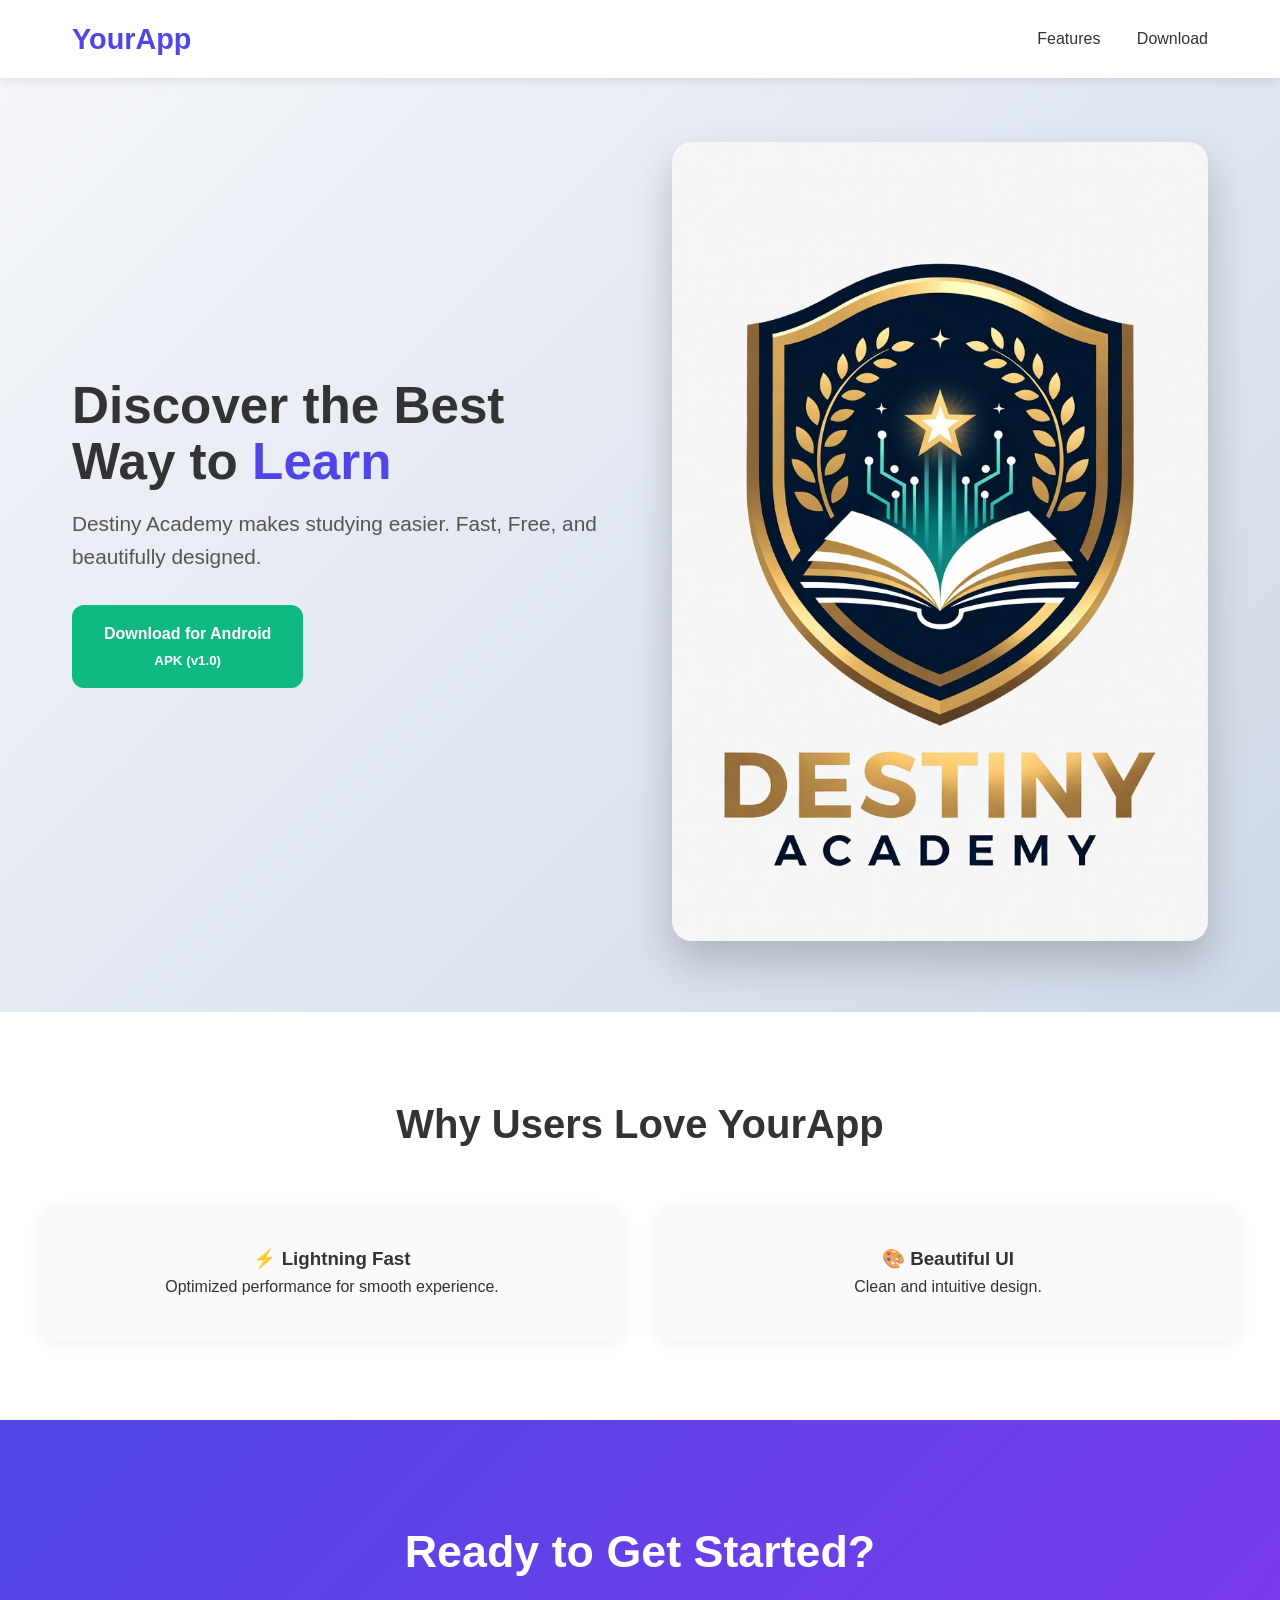
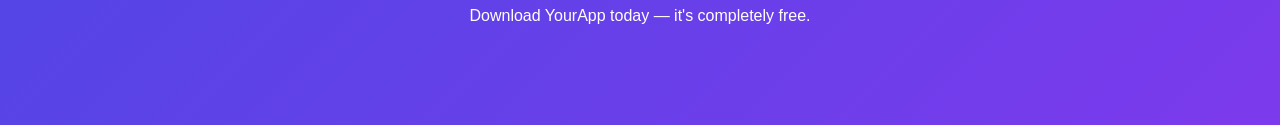
==== commit 85b33f5b: "Update index.html" ====
--- a/index.html
+++ b/index.html
@@ -3,7 +3,7 @@
 <head>
     <meta charset="UTF-8">
     <meta name="viewport" content="width=device-width, initial-scale=1.0">
-    <title>Your App Name - Download Now</title>
+    <title>Destiny Academy - Download Now</title>
     <link rel="stylesheet" href="style.css">
     <link href="https://fonts.googleapis.com/css2?family=Poppins:wght@400;500;600;700&display=swap" rel="stylesheet">
 </head>
@@ -20,11 +20,11 @@
 
     <section class="hero">
         <div class="hero-content">
-            <h1>Discover the Best Way to <span>Stay Connected</span></h1>
-            <p>YourApp makes life easier. Fast, secure, and beautifully designed.</p>
+            <h1>Discover the Best Way to <span>Learn</span></h1>
+            <p>Destiny Academy makes studying easier. Fast, Free, and beautifully designed.</p>
             
             <div class="download-buttons">
-                <a href="_Destiny_Academy_5.apk" class="btn android" download>
+                <a href="https://drive.google.com/file/d/1_x_SXugUUIjnBEiIMXgvcajlc6fYdM4l/view?usp=drive_link" class="btn android" download>
                     <strong>Download for Android</strong><br>
                     <small>APK (v1.0)</small>
                 </a>
@@ -46,10 +46,6 @@
                 <p>Optimized performance for smooth experience.</p>
             </div>
             <div class="feature-card">
-                <h3>🔒 Secure</h3>
-                <p>End-to-end encryption keeps your data safe.</p>
-            </div>
-            <div class="feature-card">
                 <h3>🎨 Beautiful UI</h3>
                 <p>Clean and intuitive design.</p>
             </div>
